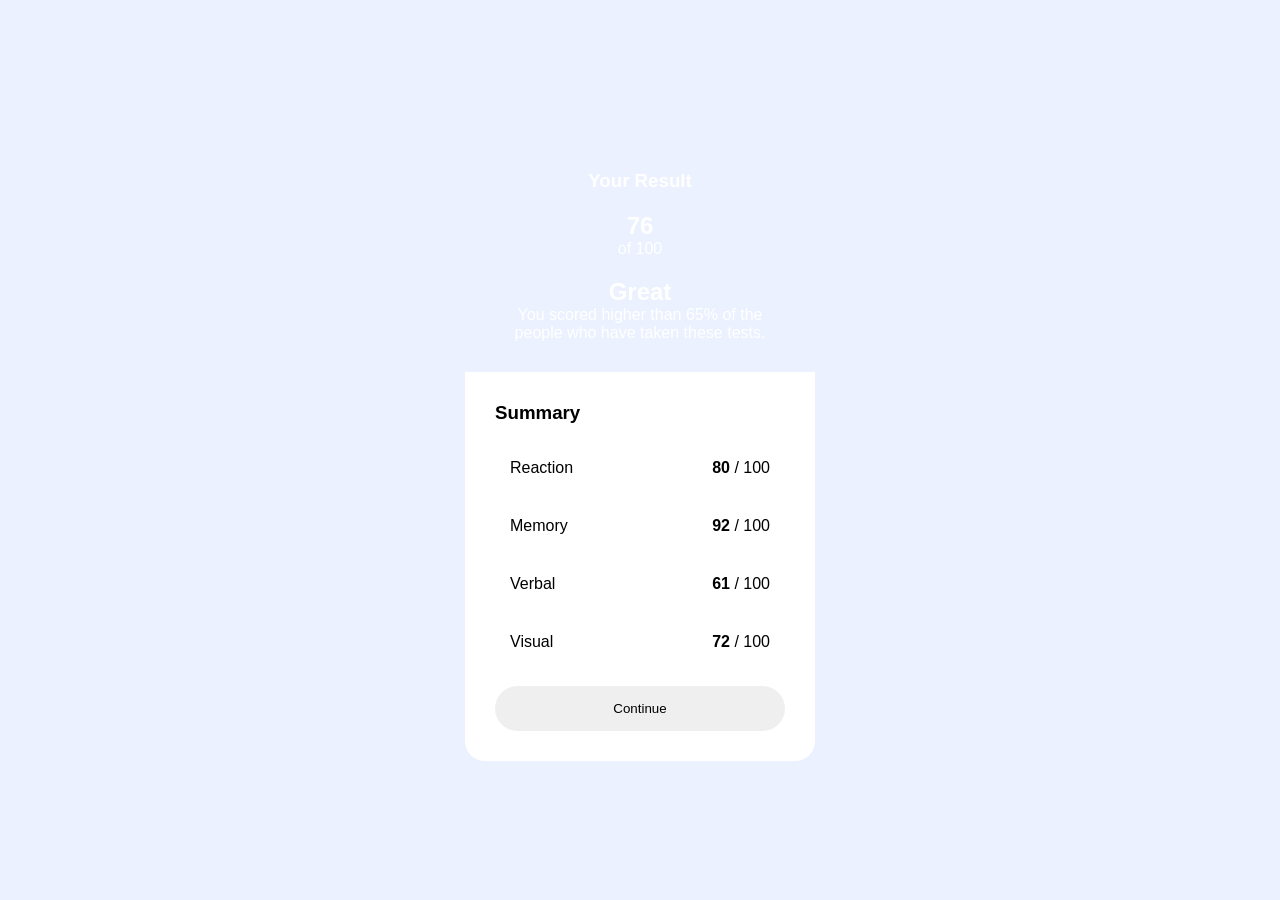
==== index.html @ 25e74ca0 "" ====
<!DOCTYPE html>
<html lang="pt-br">
<head>
  <meta charset="UTF-8">
  <meta name="viewport" content="width=device-width, initial-scale=1.0">
  <link rel="shortcut icon" href="imagens/favicon-32x32.png" type="image/x-icon">
  <title>Results Summary</title>
  <link rel="stylesheet" href="estilo/style.css">
</head>
<body>

  <main class="container">

    <!-- RESULT (lado esquerdo) -->
    <section class="result">
      <h3>Your Result</h3>

      <div class="score">
        <h1>76</h1>
        <p>of 100</p>
      </div>

      <h2>Great</h2>
      <p class="description">
        You scored higher than 65% of the people who have taken these tests.
      </p>
    </section>

    <!-- SUMMARY (lado direito) -->
    <section class="summary">
      <h3>Summary</h3>

      <div class="items">

        <div class="item reaction">
          <span>Reaction</span>
          <p><strong>80</strong> / 100</p>
        </div>

        <div class="item memory">
          <span>Memory</span>
          <p><strong>92</strong> / 100</p>
        </div>

        <div class="item verbal">
          <span>Verbal</span>
          <p><strong>61</strong> / 100</p>
        </div>

        <div class="item visual">
          <span>Visual</span>
          <p><strong>72</strong> / 100</p>
        </div>

      </div>

      <button>Continue</button>
    </section>

  </main>

</body>
</html>
---- estilo/style.css ----
/* RESET */
* {
  margin: 0;
  padding: 0;
  box-sizing: border-box;
}

/* VARIÁVEIS (você pode ajustar depois) */
:root {
  --bg: hsl(221, 100%, 96%);
  --white: #fff;
  --dark: #303b5a;
}

/* BODY */
body {
  font-family: sans-serif;
  background: var(--bg);

  display: flex;
  justify-content: center;
  align-items: center;
  min-height: 100vh;
}

/* CONTAINER */
.container {
  display: flex;
  flex-direction: column;
  max-width: 350px;
  border-radius: 20px;
  overflow: hidden;
}

/* RESULT */
.result {
  padding: 30px;
  text-align: center;

  /* 🔥 VOCÊ VAI TREINAR GRADIENT AQUI */
  background: linear-gradient(); 
  color: white;
}

.score {
  margin: 20px 0;
}

/* SUMMARY */
.summary {
  background: var(--white);
  padding: 30px;
}

.items {
  margin: 20px 0;
}

/* ITEM BASE */
.item {
  display: flex;
  justify-content: space-between;
  padding: 15px;
  border-radius: 10px;
  margin-bottom: 10px;

  /* 🔥 VOCÊ VAI COLORIR CADA UM */
}

/* BOTÃO */
button {
  width: 100%;
  padding: 15px;
  border: none;
  border-radius: 30px;
  cursor: pointer;

  /* 🔥 VOCÊ VAI ESTILIZAR */
}
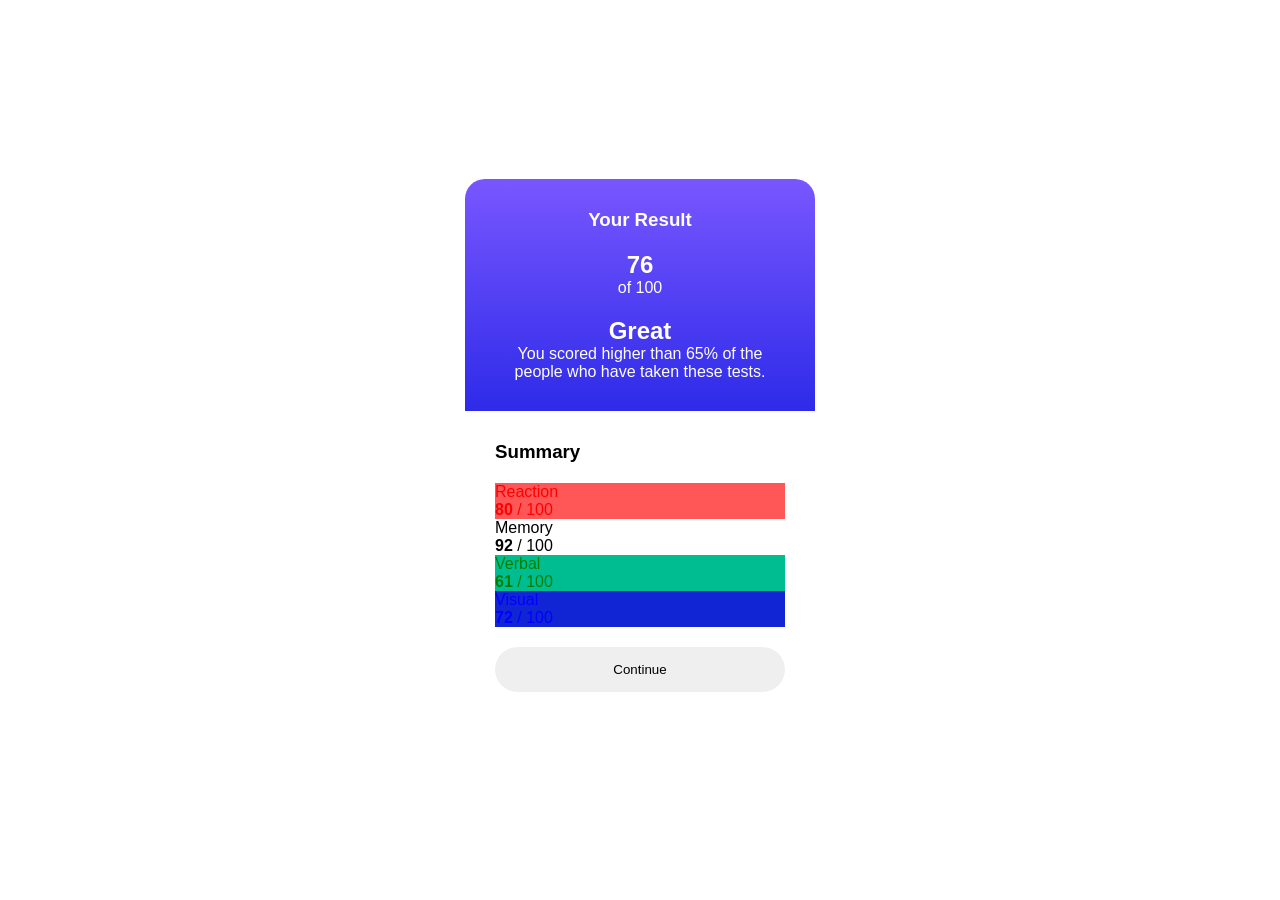
==== commit a1750e24: "" ====
--- a/index.html
+++ b/index.html
@@ -32,22 +32,22 @@
 
       <div class="items">
 
-        <div class="item reaction">
+        <div class="reaction">
           <span>Reaction</span>
           <p><strong>80</strong> / 100</p>
         </div>
 
-        <div class="item memory">
+        <div class="memory">
           <span>Memory</span>
           <p><strong>92</strong> / 100</p>
         </div>
 
-        <div class="item verbal">
+        <div class="verbal">
           <span>Verbal</span>
           <p><strong>61</strong> / 100</p>
         </div>
 
-        <div class="item visual">
+        <div class="visual">
           <span>Visual</span>
           <p><strong>72</strong> / 100</p>
         </div>
--- a/estilo/style.css
+++ b/estilo/style.css
@@ -5,17 +5,40 @@
   box-sizing: border-box;
 }
 
-/* VARIÁVEIS (você pode ajustar depois) */
 :root {
-  --bg: hsl(221, 100%, 96%);
-  --white: #fff;
-  --dark: #303b5a;
+  /* Layout */
+  --width-mobile: 375px;
+  --width-desktop: 1440px;
+
+  /* Primary Colors */
+  --color-primary-light-red: hsl(0, 100%, 67%);
+  --color-primary-orangey-yellow: hsl(39, 100%, 56%);
+  --color-primary-green-teal: hsl(166, 100%, 37%);
+  --color-primary-cobalt-blue: hsl(234, 85%, 45%);
+
+  /* Gradients */
+  --color-grad-light-slate-blue: hsl(252, 100%, 67%);
+  --color-grad-light-royal-blue: hsl(241, 81%, 54%);
+  --color-grad-violet-blue-circle: hsla(256, 72%, 46%, 1);
+  --color-grad-persian-blue-circle: hsla(241, 72%, 46%, 0);
+
+  /* Neutral Colors */
+  --color-neutral-white: hsl(0, 0%, 100%);
+  --color-neutral-pale-blue: hsl(221, 100%, 96%);
+  --color-neutral-light-lavender: hsl(241, 100%, 89%);
+  --color-neutral-dark-gray-blue: hsl(224, 30%, 27%);
+
+  /* Typography */
+  --font-family: 'Hanken Grotesk', sans-serif;
+  --font-size-body: 18px;
+  --font-weight-medium: 500;
+  --font-weight-bold: 700;
+  --font-weight-extra-bold: 800;
 }
-
 /* BODY */
 body {
   font-family: sans-serif;
-  background: var(--bg);
+  background: var(--color-neutral-white);
 
   display: flex;
   justify-content: center;
@@ -38,7 +61,7 @@
   text-align: center;
 
   /* 🔥 VOCÊ VAI TREINAR GRADIENT AQUI */
-  background: linear-gradient(); 
+  background: linear-gradient(to bottom, var(--color-grad-light-slate-blue), var(--color-grad-light-royal-blue)); 
   color: white;
 }
 
@@ -66,7 +89,22 @@
 
   /* 🔥 VOCÊ VAI COLORIR CADA UM */
 }
-
+.reaction {
+  background-color: var(--color-primary-light-red);
+  color: red;
+}
+.momory {
+  background-color: var(--color-primary-orangey-yellow);
+  color: yellow;
+}
+.verbal {
+  background-color: var(--color-primary-green-teal);
+  color: green;
+}
+.visual {
+  background-color: var(--color-primary-cobalt-blue);
+  color: blue;
+}
 /* BOTÃO */
 button {
   width: 100%;
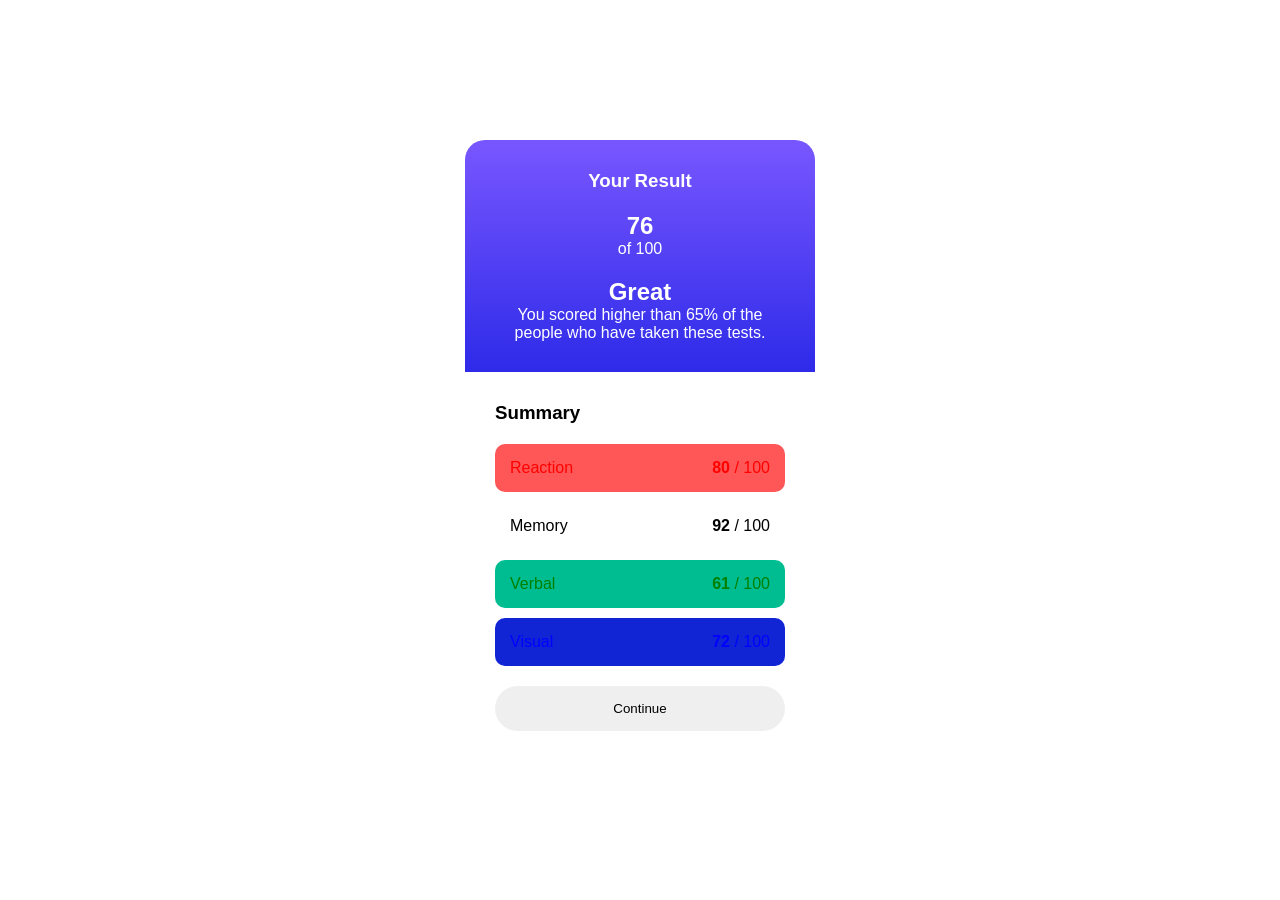
==== commit e0a221e0: "" ====
--- a/index.html
+++ b/index.html
@@ -32,22 +32,22 @@
 
       <div class="items">
 
-        <div class="reaction">
+        <div class="item reaction">
           <span>Reaction</span>
           <p><strong>80</strong> / 100</p>
         </div>
 
-        <div class="memory">
+        <div class="item memory">
           <span>Memory</span>
           <p><strong>92</strong> / 100</p>
         </div>
 
-        <div class="verbal">
+        <div class="item verbal">
           <span>Verbal</span>
           <p><strong>61</strong> / 100</p>
         </div>
 
-        <div class="visual">
+        <div class="item visual">
           <span>Visual</span>
           <p><strong>72</strong> / 100</p>
         </div>
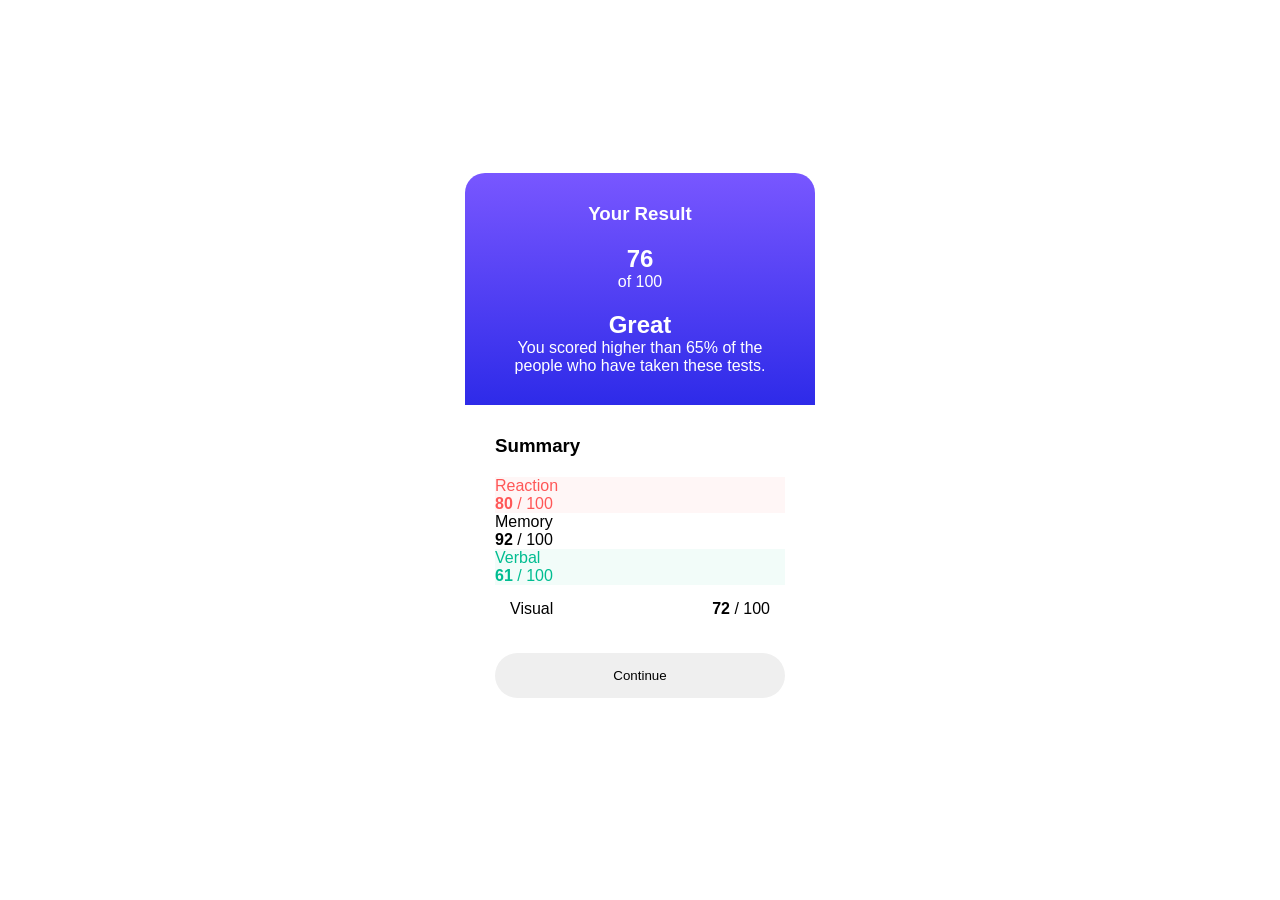
==== commit efdc20dd: "" ====
--- a/index.html
+++ b/index.html
@@ -32,17 +32,17 @@
 
       <div class="items">
 
-        <div class="item reaction">
+        <div class="item-reaction">
           <span>Reaction</span>
           <p><strong>80</strong> / 100</p>
         </div>
 
-        <div class="item memory">
+        <div class="item-memory">
           <span>Memory</span>
           <p><strong>92</strong> / 100</p>
         </div>
 
-        <div class="item verbal">
+        <div class="item-verbal">
           <span>Verbal</span>
           <p><strong>61</strong> / 100</p>
         </div>
--- a/estilo/style.css
+++ b/estilo/style.css
@@ -89,21 +89,21 @@
 
   /* 🔥 VOCÊ VAI COLORIR CADA UM */
 }
-.reaction {
-  background-color: var(--color-primary-light-red);
-  color: red;
+.item-reaction {
+  color: var(--color-primary-light-red);
+  background-color: hsla(0, 100%, 67%, 0.05);
 }
-.momory {
-  background-color: var(--color-primary-orangey-yellow);
-  color: yellow;
+.item-momory {
+  color: var(--color-primary-orangey-yellow);
+  background-color: hsla(39, 100%, 56%, 0.05);
 }
-.verbal {
-  background-color: var(--color-primary-green-teal);
-  color: green;
+.item-verbal {
+  color: var(--color-primary-green-teal);
+  background-color: hsla(166, 100%, 37%, 0.05);
 }
-.visual {
-  background-color: var(--color-primary-cobalt-blue);
-  color: blue;
+.item-visual {
+  color: var(--color-primary-cobalt-blue);
+  background-color: hsla(234, 85%, 45%, 0.05);
 }
 /* BOTÃO */
 button {
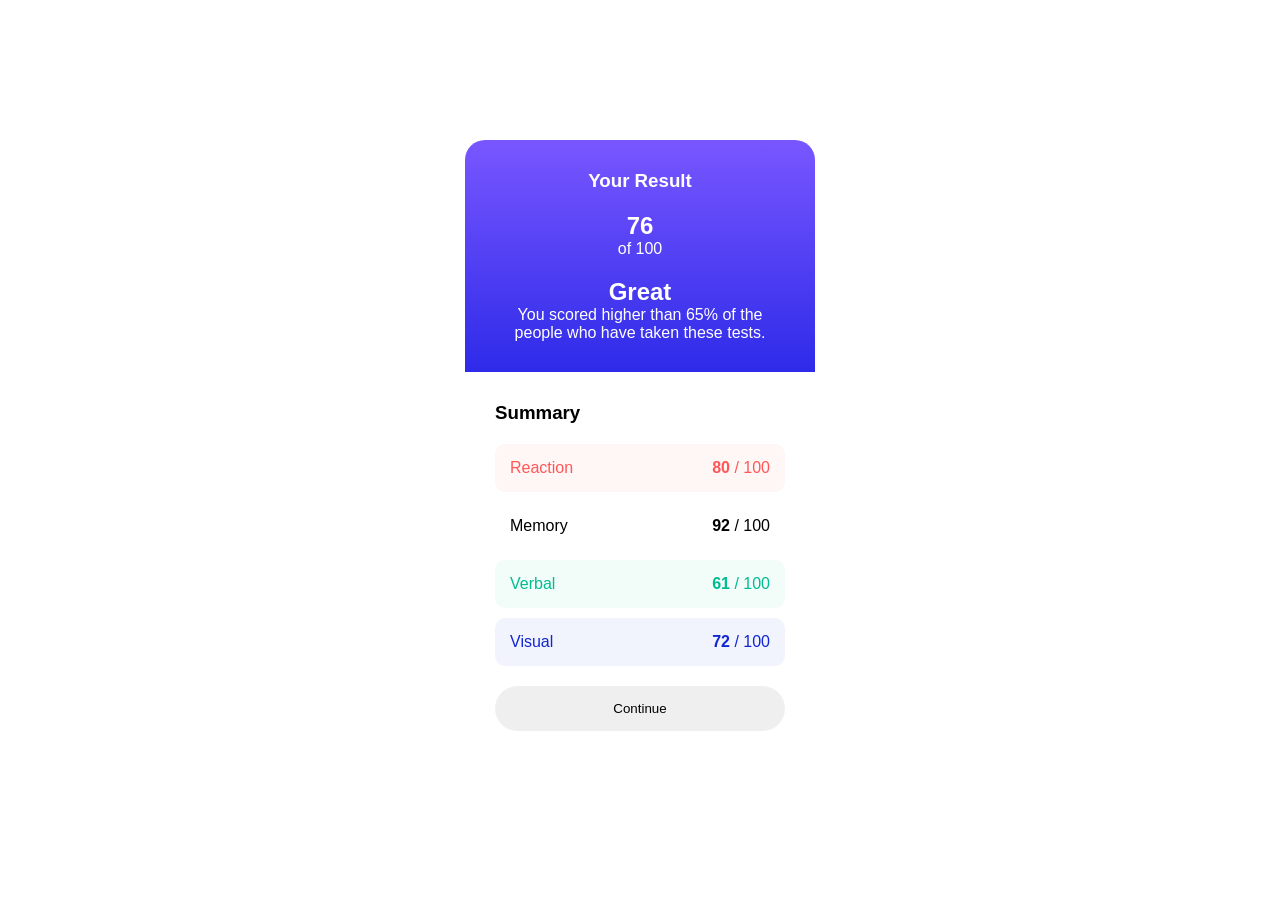
==== commit 569c11ed: "" ====
--- a/index.html
+++ b/index.html
@@ -32,17 +32,17 @@
 
       <div class="items">
 
-        <div class="item-reaction">
+        <div class="item reaction">
           <span>Reaction</span>
           <p><strong>80</strong> / 100</p>
         </div>
 
-        <div class="item-memory">
+        <div class="item memory">
           <span>Memory</span>
           <p><strong>92</strong> / 100</p>
         </div>
 
-        <div class="item-verbal">
+        <div class="item verbal">
           <span>Verbal</span>
           <p><strong>61</strong> / 100</p>
         </div>
--- a/estilo/style.css
+++ b/estilo/style.css
@@ -89,19 +89,19 @@
 
   /* 🔥 VOCÊ VAI COLORIR CADA UM */
 }
-.item-reaction {
+.reaction {
   color: var(--color-primary-light-red);
   background-color: hsla(0, 100%, 67%, 0.05);
 }
-.item-momory {
+.momory {
   color: var(--color-primary-orangey-yellow);
   background-color: hsla(39, 100%, 56%, 0.05);
 }
-.item-verbal {
+.verbal {
   color: var(--color-primary-green-teal);
   background-color: hsla(166, 100%, 37%, 0.05);
 }
-.item-visual {
+.visual {
   color: var(--color-primary-cobalt-blue);
   background-color: hsla(234, 85%, 45%, 0.05);
 }
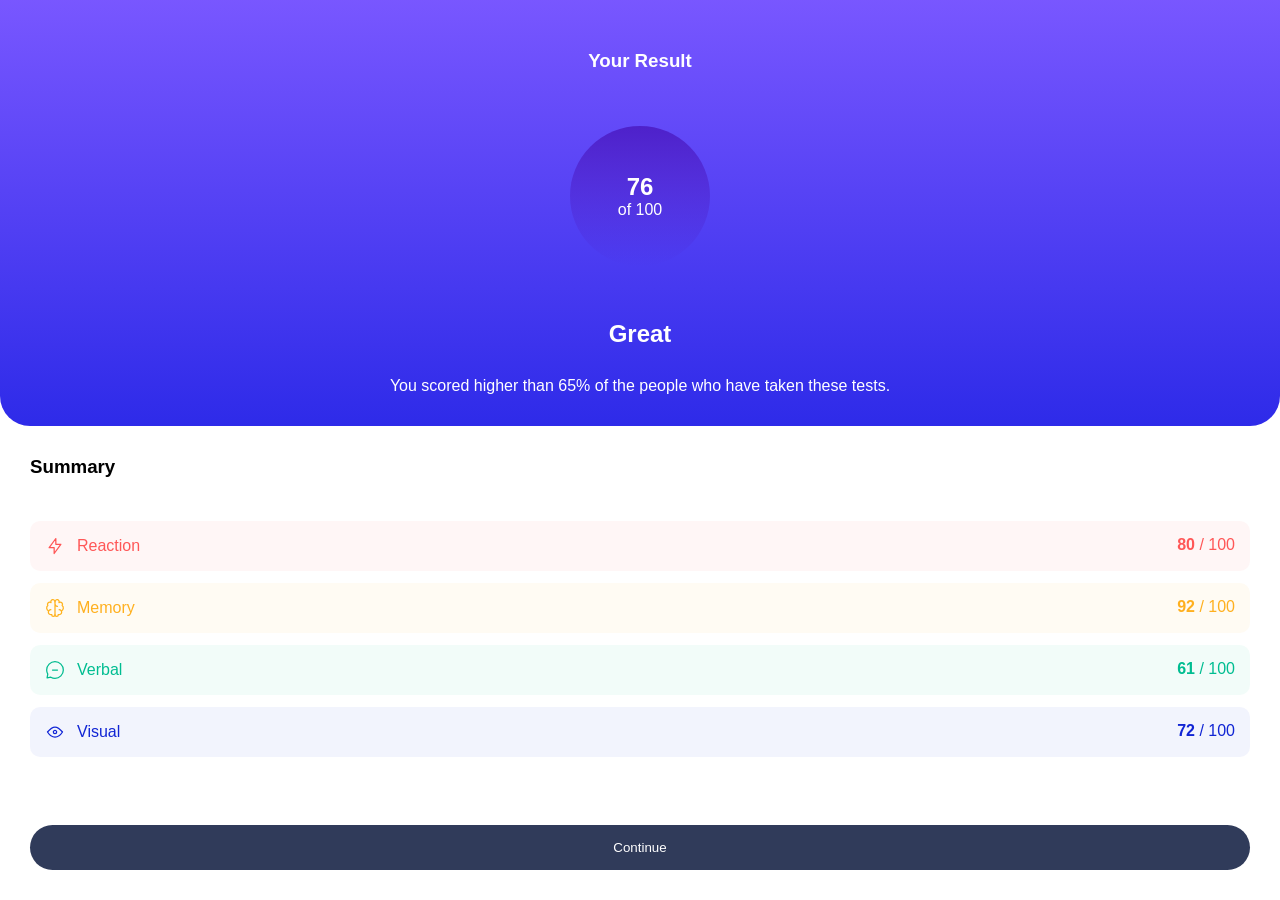
==== commit 47bacde3: "" ====
--- a/index.html
+++ b/index.html
@@ -33,22 +33,34 @@
       <div class="items">
 
         <div class="item reaction">
+          <div class="item-title">
+          <img src="imagens/icon-reaction.svg" alt="">
           <span>Reaction</span>
+          </div>
           <p><strong>80</strong> / 100</p>
         </div>
 
         <div class="item memory">
+          <div class="item-title">
+          <img src="imagens/icon-memory.svg" alt="">
           <span>Memory</span>
+          </div>
           <p><strong>92</strong> / 100</p>
         </div>
 
         <div class="item verbal">
+          <div class="item-title">
+          <img src="imagens/icon-verbal.svg" alt="">
           <span>Verbal</span>
+          </div>
           <p><strong>61</strong> / 100</p>
         </div>
 
         <div class="item visual">
+          <div class="item-title">
+          <img src="imagens/icon-visual.svg" alt="">
           <span>Visual</span>
+          </div>
           <p><strong>72</strong> / 100</p>
         </div>
 
--- a/estilo/style.css
+++ b/estilo/style.css
@@ -37,46 +37,74 @@
 }
 /* BODY */
 body {
-  font-family: sans-serif;
-  background: var(--color-neutral-white);
+  font-family: var(--font-family);
+  background: var(--color-neutral-pale-blue);
 
   display: flex;
   justify-content: center;
   align-items: center;
-  min-height: 100vh;
+  height: 100vh;
 }
 
 /* CONTAINER */
 .container {
   display: flex;
   flex-direction: column;
-  max-width: 350px;
-  border-radius: 20px;
-  overflow: hidden;
+  width: 100vw;
+  min-height: 100vh;
+  background: var(--color-neutral-white);
+  box-shadow: 0 20px 40px rgba(0, 0, 0, 0.1);
 }
 
 /* RESULT */
 .result {
-  padding: 30px;
+  flex: 1;
+  display: flex;
+  flex-direction: column;
+  justify-content: space-between;
+  align-items: center;
+
+  padding: 50px 30px 30px 30px;
   text-align: center;
 
   /* 🔥 VOCÊ VAI TREINAR GRADIENT AQUI */
   background: linear-gradient(to bottom, var(--color-grad-light-slate-blue), var(--color-grad-light-royal-blue)); 
   color: white;
+  border-bottom-left-radius: 30px;
+  border-bottom-right-radius: 30px;
 }
 
 .score {
-  margin: 20px 0;
+  width: 140px;
+  height: 140px;
+  margin: 25px auto;
+  border-radius: 50%;
+  background-image: linear-gradient(to bottom, var(--color-grad-violet-blue-circle), var(--color-grad-persian-blue-circle));
+  display: flex;
+  flex-direction: column;
+  justify-content: center;
+  align-items: center;
 }
 
 /* SUMMARY */
 .summary {
-  background: var(--white);
+  flex: 1;
+  display: flex;
+  flex-direction: column;
+  justify-content: space-between;
+
+  background: var(--color-neutral-white);
   padding: 30px;
 }
 
 .items {
-  margin: 20px 0;
+  margin:0;
+
+  flex-grow: 1;
+  display: flex;
+  flex-direction: column;
+  justify-content: center;
+  gap: 12px;
 }
 
 /* ITEM BASE */
@@ -85,15 +113,29 @@
   justify-content: space-between;
   padding: 15px;
   border-radius: 10px;
-  margin-bottom: 10px;
+  margin-bottom: 0px;
 
   /* 🔥 VOCÊ VAI COLORIR CADA UM */
 }
+
+.item-title {
+  display: flex;
+  align-items: center;
+  gap: 12px;
+}
+
+
+.item-title img {
+  width: 20px;
+  height: 20px;
+  object-fit: contain;
+}
+
 .reaction {
   color: var(--color-primary-light-red);
   background-color: hsla(0, 100%, 67%, 0.05);
 }
-.momory {
+.memory {
   color: var(--color-primary-orangey-yellow);
   background-color: hsla(39, 100%, 56%, 0.05);
 }
@@ -112,6 +154,33 @@
   border: none;
   border-radius: 30px;
   cursor: pointer;
+  background-color: var(--color-neutral-dark-gray-blue);
+  color: var(--color-neutral-white);
+  /* 🔥 VOCÊ VAI ESTILIZAR */
+  margin-top: 24px;
+}
+button:hover {
+  background-image: linear-gradient(to bottom, var(--color-grad-light-slate-blue), var(--color-grad-light-royal-blue));
+}
+@media screen and (min-width: 768px) and (max-width: 900px) {
+  .container {
+    flex-direction: row;
+    max-width: 650px;
+    min-height: auto;
+  }
+  .result, .summary {
+    width: 50%;
+  }
+  .result {
+    border-radius: 20px;
+  }
 
-  /* 🔥 VOCÊ VAI ESTILIZAR */
+.summary {
+    border-radius: 20px;
+  }
+}
+@media screen and (min-width: 900px) {
+  .container {
+    max-width: 1440px;
+  }
 }
